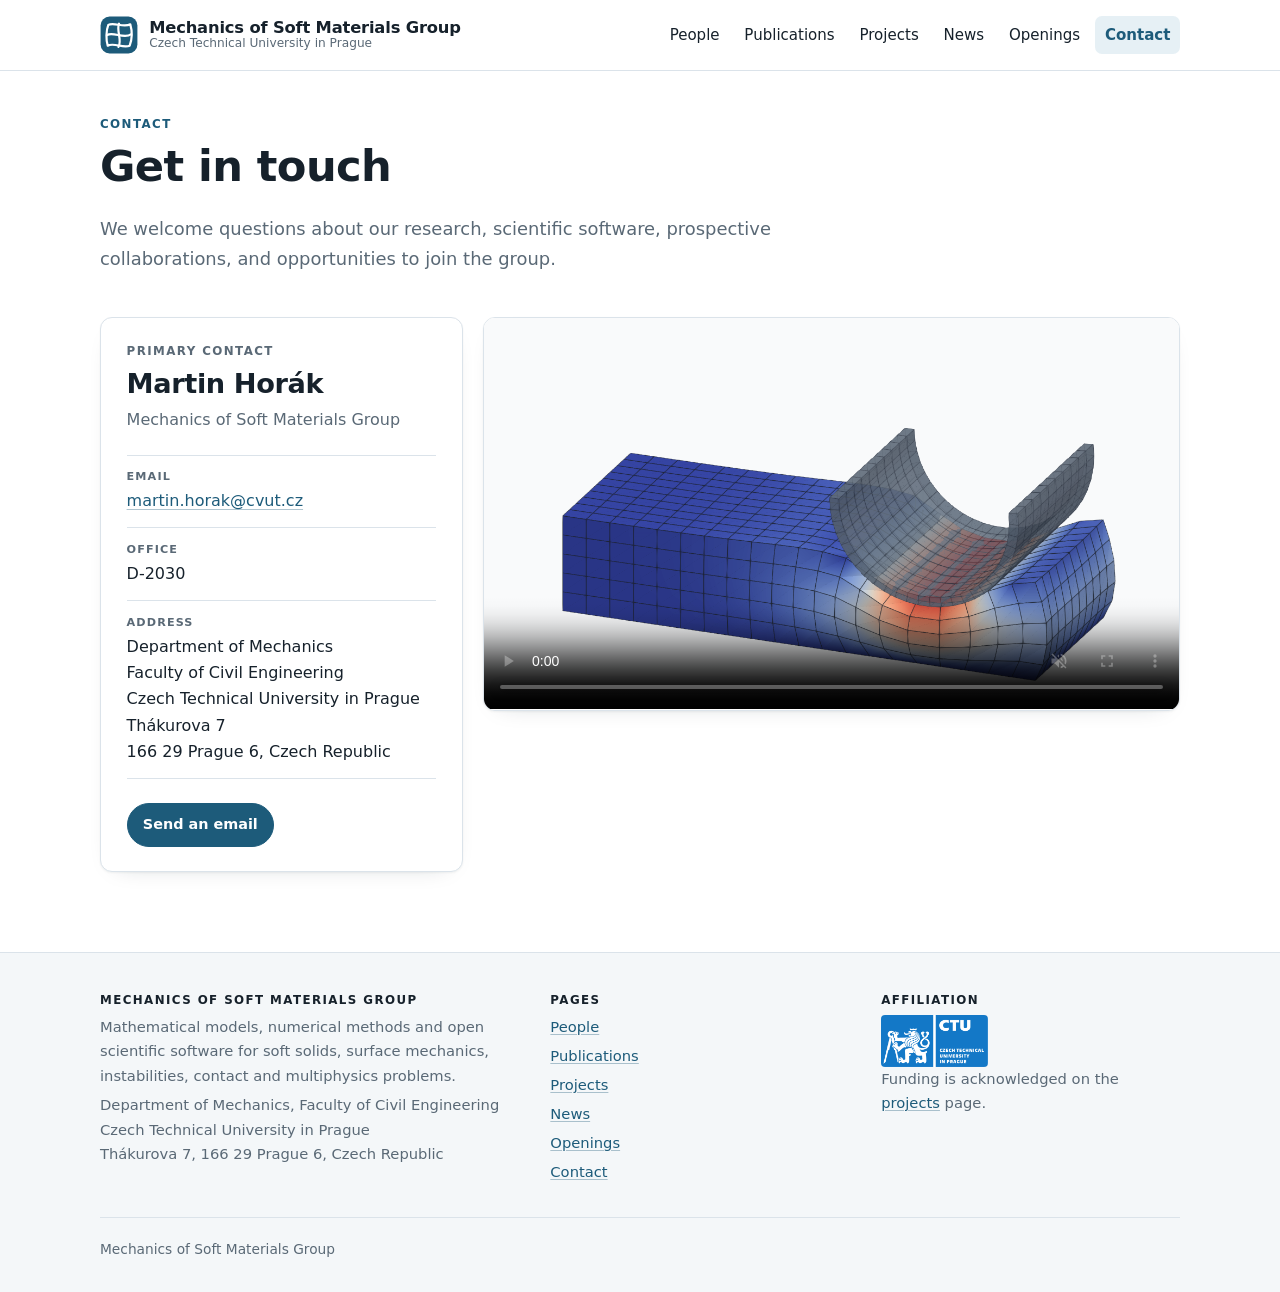
==== contact.html @ 01ea1f5e "Refresh group website and add contact page" ====
<!doctype html>
<html lang="en">
<head>
  <meta charset="utf-8" />
  <meta name="viewport" content="width=device-width, initial-scale=1" />
  <title>Mechanics of Soft Materials Group | Contact</title>
  <link rel="icon" type="image/svg+xml" href="figs/msm-logo.svg" />
  <link rel="stylesheet" href="styles.css" />
</head>
<body>
  <header class="site-header">
    <div class="container header-inner">
      <a class="brand" href="index.html">
        <img class="brand-mark" src="figs/msm-logo.svg" alt="" width="38" height="38" />
        <span class="brand-text">
          <span class="brand-name">Mechanics of Soft Materials Group</span>
          <span class="brand-sub">Czech Technical University in Prague</span>
        </span>
      </a>
      <button class="nav-toggle" aria-label="Toggle navigation" aria-expanded="false">&#9776;</button>
      <nav class="site-nav" aria-label="Main navigation">
        <a href="people.html">People</a>
        <a href="publications.html">Publications</a>
        <a href="projects.html">Projects</a>
        <a href="news.html">News</a>
        <a href="openings.html">Openings</a>
        <a href="contact.html" class="active">Contact</a>
      </nav>
    </div>
  </header>

  <main class="container page-layout">
    <section class="page-opening">
      <p class="eyebrow">Contact</p>
      <h1>Get in touch</h1>
      <p class="lead">
        We welcome questions about our research, scientific software, prospective collaborations, and opportunities to join the group.
      </p>
    </section>

    <section class="contact-grid" aria-label="Contact information and contact-mechanics simulation">
      <article class="contact-card">
        <p class="eyebrow">Primary contact</p>
        <h2>Martin Hor&aacute;k</h2>
        <p>Mechanics of Soft Materials Group</p>

        <dl class="contact-details">
          <div>
            <dt>Email</dt>
            <dd><a href="mailto:martin.horak@cvut.cz">martin.horak@cvut.cz</a></dd>
          </div>
          <div>
            <dt>Office</dt>
            <dd>D-2030</dd>
          </div>
          <div>
            <dt>Address</dt>
            <dd>
              <address class="contact-address">
                Department of Mechanics<br />
                Faculty of Civil Engineering<br />
                Czech Technical University in Prague<br />
                Th&aacute;kurova 7<br />
                166 29 Prague 6, Czech Republic
              </address>
            </dd>
          </div>
        </dl>

        <a class="btn btn-primary" href="mailto:martin.horak@cvut.cz">Send an email</a>
      </article>

      <figure class="contact-simulation">
        <div class="contact-simulation-media">
          <video autoplay muted loop playsinline controls preload="metadata"
                 poster="figs/ironing-displacement-nolabel-1280x720.png"
                 aria-label="Finite element simulation of a deformable block under a translating ironing contact tool">
            <source src="figs/ironing-displacement-nolabel-1280x720.mp4" type="video/mp4" />
            Your browser does not support embedded video.
          </video>
        </div>
      </figure>
    </section>
  </main>

  <footer class="site-footer">
    <div class="container">
      <div class="footer-grid">
        <div>
          <h3>Mechanics of Soft Materials Group</h3>
          <p>
            Mathematical models, numerical methods and open scientific software for soft
            solids, surface mechanics, instabilities, contact and multiphysics problems.
          </p>
          <p>
            Department of Mechanics, Faculty of Civil Engineering<br />
            Czech Technical University in Prague<br />
            Th&aacute;kurova 7, 166 29 Prague 6, Czech Republic
          </p>
        </div>
        <div>
          <h3>Pages</h3>
          <ul class="footer-links">
            <li><a href="people.html">People</a></li>
            <li><a href="publications.html">Publications</a></li>
            <li><a href="projects.html">Projects</a></li>
            <li><a href="news.html">News</a></li>
            <li><a href="openings.html">Openings</a></li>
            <li><a href="contact.html">Contact</a></li>
          </ul>
        </div>
        <div>
          <h3>Affiliation</h3>
          <div class="footer-logos">
            <a href="https://www.cvut.cz/en"><img src="figs/ctu-logo.png" alt="Czech Technical University in Prague" loading="lazy" /></a>
          </div>
          <p>
            Funding is acknowledged on the
            <a href="projects.html">projects</a> page.
          </p>
        </div>
      </div>
      <div class="footer-bottom">
        Mechanics of Soft Materials Group
      </div>
    </div>
  </footer>

  <script src="script.js"></script>
</body>
</html>
---- styles.css ----
/* ==========================================================================
   Mechanics of Soft Materials Group
   One stylesheet, one definition per rule. Tokens first, then base, then
   layout, then components in the order they appear in the page shell.
   ========================================================================== */

:root {
  /* palette */
  --page-bg:    #ffffff;
  --surface:    #ffffff;
  --soft-bg:    #f4f7f9;
  --text:       #16212b;
  --muted:      #5a6976;
  --line:       #dbe3ea;
  --accent:     #1d5b7a;
  --accent-ink: #14435c;
  --accent-soft:#e6f0f5;
  --shadow:     0 1px 2px rgba(16, 33, 43, .05), 0 8px 24px -18px rgba(16, 33, 43, .28);

  /* type */
  --font: system-ui, -apple-system, BlinkMacSystemFont, "Segoe UI", Roboto, sans-serif;
  --mono: ui-monospace, SFMono-Regular, "SF Mono", Menlo, Consolas, monospace;

  /* metrics */
  --container: 1080px;
  --radius: 12px;
  --radius-sm: 8px;

  color-scheme: light dark;

}

@media (prefers-color-scheme: dark) {
  :root {
    --page-bg:    #10171d;
    --surface:    #161f27;
    --soft-bg:    #131c23;
    --text:       #e8eef3;
    --muted:      #9aacba;
    --line:       #26333d;
    --accent:     #6cb6d6;
    --accent-ink: #9ed2ea;
    --accent-soft:#172934;
    --shadow:     0 1px 2px rgba(0, 0, 0, .4);
  }
}

*, *::before, *::after { box-sizing: border-box; }

html { scroll-behavior: smooth; }

body {
  margin: 0;
  font-family: var(--font);
  font-size: 1rem;
  line-height: 1.65;
  color: var(--text);
  background: var(--page-bg);
  -webkit-font-smoothing: antialiased;
}

img { max-width: 100%; }

/* ------------------------------- typography ------------------------------ */

h1, h2, h3, h4 {
  margin: 0 0 .5em;
  line-height: 1.2;
  font-weight: 700;
  letter-spacing: -.014em;
  text-wrap: balance;
}

h1 { font-size: clamp(1.9rem, 1.3rem + 2vw, 2.7rem); }
h2 { font-size: clamp(1.35rem, 1.1rem + .8vw, 1.7rem); }
h3 { font-size: 1.08rem; }

p { margin: 0 0 1rem; }
p:last-child { margin-bottom: 0; }

a {
  color: var(--accent);
  text-decoration-color: color-mix(in srgb, currentColor 35%, transparent);
  text-underline-offset: .16em;
}
a:hover { text-decoration-color: currentColor; }

:focus-visible {
  outline: 2px solid var(--accent);
  outline-offset: 2px;
  border-radius: 3px;
}

.eyebrow {
  margin-bottom: .4rem;
  font-size: .74rem;
  font-weight: 700;
  letter-spacing: .12em;
  text-transform: uppercase;
  color: var(--accent);
}

.lead {
  max-width: 62ch;
  font-size: 1.12rem;
  color: var(--muted);
}

.text-link {
  font-size: .9rem;
  font-weight: 600;
  text-decoration: none;
  white-space: nowrap;
}
.text-link::after { content: " \2192"; opacity: .55; }
.text-link:hover { text-decoration: underline; }

/* --------------------------------- layout -------------------------------- */

.container {
  width: min(100% - 2.5rem, var(--container));
  margin-inline: auto;
}

.page-layout { padding: 2.75rem 0 4rem; }

.page-opening {
  max-width: 70ch;
  margin-bottom: 2.75rem;
}

.content-section { padding: 2.75rem 0; }
.content-section:last-child { padding-bottom: 4rem; }
.content-section.flush { padding-top: 0; }

.section-heading-row {
  display: flex;
  align-items: baseline;
  justify-content: space-between;
  gap: 1rem;
  margin-bottom: 1.25rem;
  padding-bottom: .6rem;
  border-bottom: 1px solid var(--line);
}
.section-heading-row h2 { margin: 0; }

/* --------------------------------- header -------------------------------- */

.site-header {
  position: sticky;
  top: 0;
  z-index: 20;
  background: color-mix(in srgb, var(--page-bg) 88%, transparent);
  backdrop-filter: blur(10px);
  border-bottom: 1px solid var(--line);
}

.header-inner {
  min-height: 70px;
  display: flex;
  align-items: center;
  justify-content: space-between;
  gap: 1.5rem;
}

.brand {
  display: inline-flex;
  align-items: center;
  gap: .7rem;
  min-width: 0;
  color: var(--text);
  text-decoration: none;
}

.brand-mark {
  flex: 0 0 auto;
  display: block;
  width: 38px;
  height: 38px;
  border-radius: 9px;
}

.brand-text {
  display: flex;
  flex-direction: column;
  min-width: 0;
  line-height: 1.15;
}
.brand-name {
  font-size: 1.02rem;
  font-weight: 700;
  letter-spacing: -.01em;
}
.brand-sub {
  font-size: .76rem;
  font-weight: 500;
  color: var(--muted);
}

.site-nav {
  display: flex;
  align-items: center;
  gap: .35rem;
}
.site-nav a {
  padding: .4rem .6rem;
  border-radius: 7px;
  color: var(--text);
  font-size: .94rem;
  font-weight: 500;
  text-decoration: none;
}
.site-nav a:hover { background: var(--soft-bg); color: var(--accent); }
.site-nav a.active { color: var(--accent); background: var(--accent-soft); font-weight: 600; }

.nav-toggle {
  display: none;
  border: 1px solid var(--line);
  border-radius: var(--radius-sm);
  background: var(--surface);
  color: var(--text);
  padding: .3rem .6rem;
  font-size: 1.2rem;
  cursor: pointer;
}

/* ---------------------------------- hero --------------------------------- */

.hero {
  position: relative;
  overflow: hidden;
  border-bottom: 1px solid var(--line);
  background:
    radial-gradient(120% 140% at 88% -20%, var(--accent-soft) 0%, transparent 58%),
    var(--soft-bg);
}

.hero .container { width: min(100% - 2.5rem, 1340px); }

.hero-inner {
  display: grid;
  grid-template-columns: minmax(0, 1fr) minmax(320px, 780px);
  gap: 2.25rem;
  align-items: center;
  padding: 3.5rem 0 3.5rem;
}
.hero-text { max-width: 40ch; }
.hero-figure { --band-h: 480px; width: 100%; }

.hero h1 { margin-bottom: .75rem; }

.hero-lead {
  max-width: 54ch;
  margin-bottom: 1rem;
  font-size: 1.14rem;
  color: var(--muted);
}

.hero-affil {
  margin-bottom: 1.75rem;
  font-size: .92rem;
  color: var(--muted);
}
.hero-affil strong { color: var(--text); font-weight: 600; }

.hero-actions {
  display: flex;
  flex-wrap: wrap;
  gap: .5rem;
  margin: 0;
}

/* -------------------------------- carousel ------------------------------- */

.carousel { position: relative; }

.carousel-viewport {
  overflow: hidden;
  background: var(--surface);
  border: 1px solid var(--line);
  border-radius: var(--radius);
  box-shadow: var(--shadow);
}

.carousel-track {
  display: grid;          /* every slide shares one cell, so no layout shift */
  margin: 0;
  padding: 0;
  list-style: none;
}

.carousel-slide {
  grid-area: 1 / 1;
  opacity: 0;
  visibility: hidden;
  transition: opacity .45s ease;
}
.carousel-slide.is-active { opacity: 1; visibility: visible; }

.carousel-slide figure { margin: 0; }

.carousel-media {
  position: relative;
  height: var(--band-h, 320px);
  background: var(--page-bg);
}

/* Transparent artwork whose embedded dark labels need a light canvas. */
.carousel-media-light { background: #fff; }

.carousel-slide img,
.carousel-slide video {
  position: absolute;
  top: .6rem;
  left: .6rem;
  display: block;
  width: calc(100% - 1.2rem);
  height: calc(100% - 1.2rem);
  object-fit: contain;    /* letterboxed in the frame, never cropped */
  border-radius: 4px;
}

/* A video slide gets a small corner badge so it reads as playable. */
.carousel-slide figure { position: relative; }
.carousel-slide.has-video .carousel-media::after {
  content: "\25B6";
  position: absolute;
  right: .6rem;
  bottom: .6rem;
  display: grid;
  place-items: center;
  width: 1.5rem;
  height: 1.5rem;
  border-radius: 50%;
  background: color-mix(in srgb, var(--surface) 85%, transparent);
  color: var(--accent);
  font-size: .6rem;
  pointer-events: none;
}
.carousel-slide.has-video.is-playing .carousel-media::after { content: none; }

.carousel-slide figcaption {
  padding: .7rem 1.1rem .8rem;
  border-top: 1px solid var(--line);
  font-size: .86rem;
  line-height: 1.4;
  color: var(--muted);
  text-align: center;
  text-wrap: balance;
}
.carousel-slide figcaption a {
  font-weight: 600;
  color: var(--accent);
  text-decoration: none;
}
.carousel-slide figcaption a:hover { text-decoration: underline; }
.carousel-slide figcaption a::after { content: " \2197"; opacity: .6; font-weight: 400; }

.figcaption-meta {
  display: block;
  margin-top: .2rem;
  font-size: .8rem;
  color: var(--muted);
}

.carousel-arrow {
  position: absolute;
  top: calc(50% - 2.2rem);
  display: grid;
  place-items: center;
  width: 2rem;
  height: 2rem;
  padding: 0;
  border: 1px solid var(--line);
  border-radius: 50%;
  background: color-mix(in srgb, var(--surface) 88%, transparent);
  color: var(--text);
  font-size: 1.15rem;
  line-height: 1;
  cursor: pointer;
  transition: background-color .15s, color .15s;
}
.carousel-arrow:hover { background: var(--accent); border-color: var(--accent); color: #fff; }
.carousel-arrow.prev { left: .55rem; }
.carousel-arrow.next { right: .55rem; }

.carousel-dots {
  display: flex;
  justify-content: center;
  gap: .4rem;
  margin-top: .75rem;
}
.carousel-dots button {
  width: .5rem;
  height: .5rem;
  padding: 0;
  border: 0;
  border-radius: 50%;
  background: var(--line);
  cursor: pointer;
  transition: background-color .15s, transform .15s;
}
.carousel-dots button[aria-selected="true"] { background: var(--accent); transform: scale(1.25); }

/* A single slide needs no navigation. */
.carousel.is-single .carousel-arrow,
.carousel.is-single .carousel-dots { display: none; }

.btn {
  display: inline-block;
  padding: .55rem .95rem;
  border: 1px solid var(--accent);
  border-radius: 999px;
  font-size: .9rem;
  font-weight: 600;
  text-decoration: none;
  color: var(--accent);
  background: var(--surface);
  transition: background-color .15s, color .15s, border-color .15s;
}
.btn:hover { background: var(--accent-soft); }
.btn-primary { background: var(--accent); border-color: var(--accent); color: #fff; }
.btn-primary:hover { background: var(--accent-ink); border-color: var(--accent-ink); }

/* --------------------------------- cards --------------------------------- */

.card-base {
  background: var(--surface);
  border: 1px solid var(--line);
  border-radius: var(--radius);
  box-shadow: var(--shadow);
}

/* ------------------------------ research topics -------------------------- */

.topic-grid {
  display: grid;
  grid-template-columns: repeat(auto-fit, minmax(250px, 1fr));
  gap: 1rem;
  margin-top: 1.75rem;
}

.topic {
  padding: 1.25rem 1.35rem;
  background: var(--surface);
  border: 1px solid var(--line);
  border-radius: var(--radius);
  box-shadow: var(--shadow);
}
.topic h3 { margin-bottom: .35rem; font-size: 1rem; color: var(--accent); }
.topic p { margin: 0; font-size: .93rem; color: var(--muted); }

/* ------------------------------ news previews ---------------------------- */

.list-preview { display: grid; gap: 0; }

.preview-item {
  padding: 1.1rem 0;
  border-bottom: 1px solid var(--line);
}
.preview-item:first-child { padding-top: 0; }
.preview-item:last-child { border-bottom: 0; }
.preview-item time,
.news-item time {
  display: block;
  margin-bottom: .2rem;
  font-family: var(--mono);
  font-size: .78rem;
  letter-spacing: .02em;
  color: var(--muted);
}
.preview-item h3 { margin-bottom: .3rem; }
.preview-item p { margin: 0; color: var(--muted); }

.news-list { display: grid; gap: 1rem; }

.news-item {
  padding: 1.4rem 1.5rem;
  background: var(--surface);
  border: 1px solid var(--line);
  border-radius: var(--radius);
  box-shadow: var(--shadow);
}
.news-item h2 { font-size: 1.2rem; margin-bottom: .4rem; }
.news-item p { margin: 0; color: var(--muted); }

/* ------------------------------ publications ----------------------------- */

.publication-list { display: grid; gap: 0; }

.pub-year {
  margin: 2rem 0 .75rem;
  padding-bottom: .4rem;
  border-bottom: 2px solid var(--accent-soft);
  font-family: var(--mono);
  font-size: 1rem;
  font-weight: 700;
  letter-spacing: .06em;
  color: var(--accent);
}
.pub-year:first-child { margin-top: 0; }

.publication-item {
  padding: 1rem 0 1rem 1.1rem;
  border-bottom: 1px solid var(--line);
  border-left: 3px solid transparent;
  transition: border-color .15s, background-color .15s;
}
.publication-item:last-child { border-bottom: 0; }
.publication-item:hover {
  border-left-color: var(--accent);
  background: color-mix(in srgb, var(--soft-bg) 60%, transparent);
}
.publication-item h3 { margin-bottom: .3rem; font-size: 1.03rem; line-height: 1.35; }
.publication-item h3 a { text-decoration: none; }
.publication-item h3 a:hover { text-decoration: underline; }

.pub-authors {
  margin: 0 0 .2rem;
  font-size: .92rem;
  color: var(--muted);
}
.pub-authors strong { color: var(--text); font-weight: 600; }

.pub-meta {
  margin: 0;
  font-size: .88rem;
  color: var(--muted);
}

.pub-links {
  margin: .35rem 0 0;
  font-size: .85rem;
  display: flex;
  flex-wrap: wrap;
  gap: .8rem;
}

.publication-list.compact .publication-item { padding-left: 0; border-left: 0; }
.publication-list.compact .publication-item:hover { background: none; }

/* Type markers, set once each. */
.publication-item.preprint::before,
.publication-item.proceedings::before {
  display: inline-block;
  margin-bottom: .3rem;
  padding: .04rem .45rem;
  border-radius: 5px;
  background: var(--accent-soft);
  color: var(--accent);
  font-size: .68rem;
  font-weight: 700;
  letter-spacing: .07em;
  text-transform: uppercase;
}
.publication-item.preprint::before { content: "Preprint"; }
.publication-item.proceedings::before { content: "Proceedings"; }

/* --------------------------------- people -------------------------------- */

.people-grid { display: grid; gap: 1.25rem; }

.person-card {
  display: grid;
  grid-template-columns: 168px minmax(0, 1fr);
  overflow: hidden;
  background: var(--surface);
  border: 1px solid var(--line);
  border-radius: var(--radius);
  box-shadow: var(--shadow);
  transition: background-color .18s, border-color .18s, box-shadow .18s;
}

/* Tint the whole card under the cursor. :focus-within covers tabbing to a
   link inside it. The group headings share the class but are not cards. */
.person-card:not(.person-section-card):hover,
.person-card:not(.person-section-card):focus-within {
  background: var(--accent-soft);
  border-color: var(--accent);
  box-shadow: 0 1px 2px rgba(16, 33, 43, .06), 0 12px 28px -20px rgba(16, 33, 43, .45);
}

.avatar {
  display: block;
  width: 100%;
  height: 100%;
  min-height: 168px;
  aspect-ratio: 1;
  object-fit: cover;
  object-position: center top;
  background: var(--soft-bg);
}

.person-body { padding: 1.4rem 1.6rem; }
.person-body .role {
  margin-bottom: .15rem;
  font-size: .72rem;
  font-weight: 700;
  letter-spacing: .12em;
  text-transform: uppercase;
  color: var(--accent);
}
.person-body h2 { font-size: 1.22rem; margin-bottom: .5rem; }
.person-body p { color: var(--muted); font-size: .96rem; }

.person-heading {
  display: flex;
  align-items: center;
  flex-wrap: wrap;
  gap: .5rem;
  margin-bottom: .55rem;
}
.person-heading h2 { margin: 0; }

.profile-links {
  display: inline-flex;
  align-items: center;
  gap: .32rem;
}
.profile-link {
  display: grid;
  place-items: center;
  width: 29px;
  height: 29px;
  border: 1px solid var(--line);
  border-radius: 7px;
  background: var(--page-bg);
  text-decoration: none;
  box-shadow: 0 1px 2px rgba(16, 33, 43, .06);
  transition: transform .16s, background-color .16s, border-color .16s;
}
.profile-link:hover {
  transform: translateY(-1px);
  background: var(--surface);
  border-color: var(--accent);
}
.profile-link img {
  display: block;
  width: 18px;
  height: 18px;
}

/* A row that only carries a group heading. */
.person-section-card {
  display: block;
  margin-top: 1.25rem;
  background: none;
  border: 0;
  border-bottom: 2px solid var(--accent-soft);
  border-radius: 0;
  box-shadow: none;
}
.person-section-card .person-body { padding: 0 0 .5rem; }
.person-section-card h2 {
  margin: 0;
  font-size: .82rem;
  font-weight: 700;
  letter-spacing: .12em;
  text-transform: uppercase;
  color: var(--accent);
}

/* -------------------------------- projects ------------------------------- */

.project-list { display: grid; gap: 1.25rem; }

.project-card {
  display: grid;
  grid-template-columns: 200px minmax(0, 1fr);
  gap: 0;
  overflow: hidden;
  background: var(--surface);
  border: 1px solid var(--line);
  border-radius: var(--radius);
  box-shadow: var(--shadow);
}

.project-image {
  display: grid;
  place-items: center;
  padding: 1.25rem;
  background: var(--soft-bg);
  border-right: 1px solid var(--line);
}
.project-image > * { max-width: 100%; }

.project-logo,
.msmt-logo,
.edf-logo {
  display: block;
  width: 100%;
  max-height: 116px;
  object-fit: contain;
}

.project-body { padding: 1.4rem 1.6rem; }
.project-body time {
  display: block;
  margin-bottom: .2rem;
  font-family: var(--mono);
  font-size: .8rem;
  color: var(--muted);
}
.project-body h3 { margin-bottom: .4rem; font-size: 1.18rem; }
.project-body p { color: var(--muted); font-size: .96rem; }

/* -------------------------------- openings ------------------------------- */

.openings-list { display: grid; gap: 1.25rem; }

.opening-card {
  padding: 1.6rem 1.75rem;
  background: var(--surface);
  border: 1px solid var(--line);
  border-left: 3px solid var(--accent);
  border-radius: var(--radius);
  box-shadow: var(--shadow);
}
.opening-card h2 { font-size: 1.24rem; margin-bottom: .6rem; }
.opening-card p { color: var(--muted); }
.opening-card p:first-of-type { color: var(--text); font-size: 1.03rem; }
.openings-apply { padding-top: 3.75rem; }

/* -------------------------------- contact -------------------------------- */

.contact-grid {
  display: grid;
  grid-template-columns: minmax(250px, .78fr) minmax(0, 1.5fr);
  gap: 1.25rem;
  align-items: start;
}

.contact-card,
.contact-simulation {
  overflow: hidden;
  background: var(--surface);
  border: 1px solid var(--line);
  border-radius: var(--radius);
  box-shadow: var(--shadow);
}

.contact-card { padding: 1.5rem 1.6rem; }
.contact-card h2 { margin-bottom: .35rem; }
.contact-card > p { color: var(--muted); }

.contact-details {
  display: grid;
  margin: 1.35rem 0 1.5rem;
}

.contact-details > div {
  padding: .8rem 0;
  border-top: 1px solid var(--line);
}
.contact-details > div:last-child { border-bottom: 1px solid var(--line); }

.contact-details dt {
  margin-bottom: .08rem;
  font-size: .7rem;
  font-weight: 700;
  letter-spacing: .1em;
  text-transform: uppercase;
  color: var(--muted);
}

.contact-details dd { margin: 0; }
.contact-address { font-style: normal; }

.contact-simulation { margin: 0; }
.contact-simulation-media {
  aspect-ratio: 16 / 9;
  background: #fff;
}
.contact-simulation video {
  display: block;
  width: 100%;
  height: 100%;
  object-fit: contain;
}

/* ------------------------------ placeholders ----------------------------- */

.placeholder-image {
  display: grid;
  place-items: center;
  min-height: 96px;
  padding: 1rem;
  background: var(--soft-bg);
  border: 1px dashed var(--line);
  border-radius: var(--radius-sm);
  color: var(--muted);
  font-size: .85rem;
}

/* --------------------------------- footer -------------------------------- */

.site-footer {
  margin-top: 1rem;
  padding: 2.5rem 0 2rem;
  background: var(--soft-bg);
  border-top: 1px solid var(--line);
  font-size: .92rem;
  color: var(--muted);
}

.footer-grid {
  display: grid;
  grid-template-columns: minmax(0, 1.4fr) minmax(0, 1fr) minmax(0, 1fr);
  gap: 2rem;
  align-items: start;
}
.footer-grid h3 {
  margin-bottom: .5rem;
  font-size: .74rem;
  font-weight: 700;
  letter-spacing: .12em;
  text-transform: uppercase;
  color: var(--text);
}
.footer-grid p { margin-bottom: .35rem; }

.footer-links { display: grid; gap: .3rem; margin: 0; padding: 0; list-style: none; }

.footer-logos {
  display: flex;
  flex-wrap: wrap;
  align-items: center;
  gap: 1.25rem;
  margin-top: .25rem;
}
.footer-logos img {
  height: 52px;
  width: auto;
  border-radius: 4px;
}
.footer-logos a { display: inline-flex; }

.footer-bottom {
  margin-top: 2rem;
  padding-top: 1.25rem;
  border-top: 1px solid var(--line);
  font-size: .86rem;
}

/* ------------------------------- responsive ------------------------------ */

@media (max-width: 960px) {
  .nav-toggle { display: block; }
  .site-nav {
    position: absolute;
    inset: 70px 0 auto;
    display: none;
    flex-direction: column;
    align-items: stretch;
    gap: 0;
    padding: .5rem 1.25rem 1rem;
    background: var(--page-bg);
    border-bottom: 1px solid var(--line);
  }
  .site-nav.is-open { display: flex; }
  .site-nav a { padding: .6rem .5rem; border-radius: 0; }

  .brand-sub { display: none; }
}

@media (max-width: 900px) {
  /* Below this the two columns squeeze the text, so the figure goes underneath. */
  .hero-inner {
    grid-template-columns: 1fr;
    gap: 2rem;
    padding: 3rem 0 2.75rem;
  }
  .hero-figure { --band-h: 340px; max-width: 300px; }
  .footer-grid { grid-template-columns: 1fr 1fr; }
  .footer-grid > :first-child { grid-column: 1 / -1; }
  .contact-grid { grid-template-columns: 1fr; }
}

@media (max-width: 760px) {

  .person-card,
  .project-card { grid-template-columns: 1fr; }
  .avatar { aspect-ratio: 16 / 10; min-height: 0; }
  .project-image { border-right: 0; border-bottom: 1px solid var(--line); }
}

@media (max-width: 520px) {
  .footer-grid { grid-template-columns: 1fr; }
  .footer-grid > :first-child { grid-column: auto; }
  .section-heading-row { flex-direction: column; align-items: flex-start; gap: .25rem; }
}

@media (prefers-reduced-motion: reduce) {
  html { scroll-behavior: auto; }
  * { transition: none !important; }
}
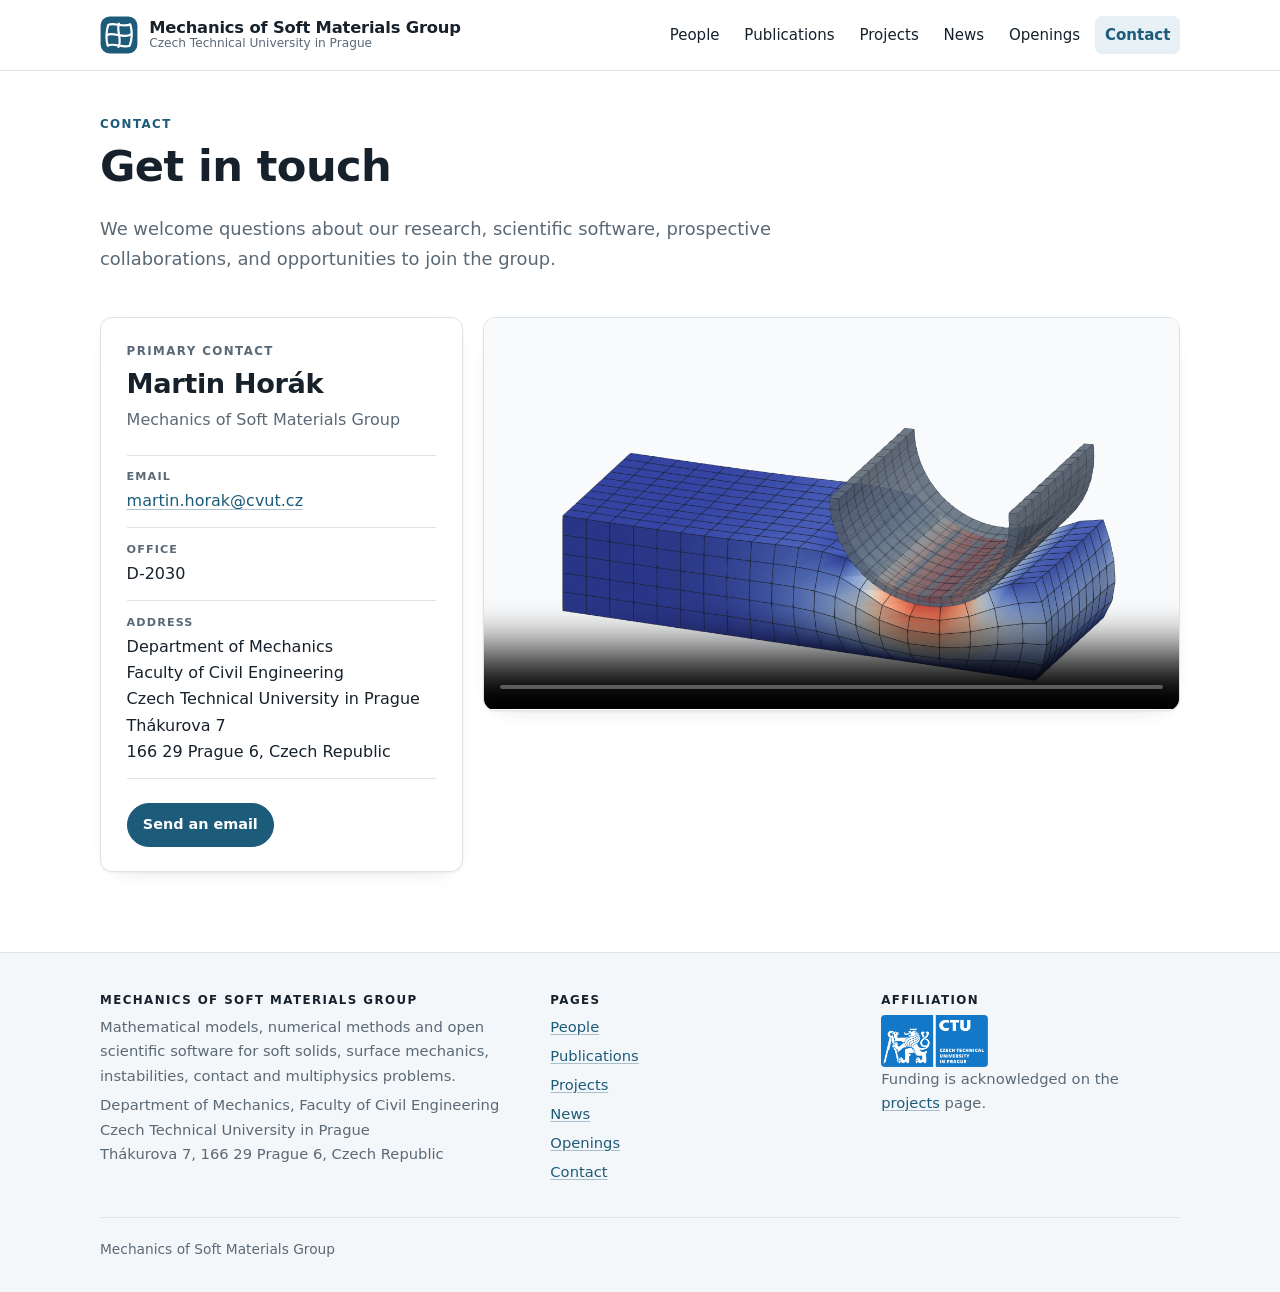
==== commit e5269251: "Fix publication filtering and carousel playback Limit the generated publication list to 2020 onward " ====
--- a/contact.html
+++ b/contact.html
@@ -5,7 +5,7 @@
   <meta name="viewport" content="width=device-width, initial-scale=1" />
   <title>Mechanics of Soft Materials Group | Contact</title>
   <link rel="icon" type="image/svg+xml" href="figs/msm-logo.svg" />
-  <link rel="stylesheet" href="styles.css" />
+  <link rel="stylesheet" href="styles.css?v=1cdd4d19" />
 </head>
 <body>
   <header class="site-header">
@@ -126,6 +126,6 @@
     </div>
   </footer>
 
-  <script src="script.js"></script>
+  <script src="script.js?v=ef453924"></script>
 </body>
 </html>
--- a/styles.css
+++ b/styles.css
@@ -843,6 +843,17 @@
 }
 
 /* ------------------------------- responsive ------------------------------ */
+
+/* Who leads the group, and how to reach them. Kept on the landing page and on
+   the PI's card because eligibility checks (funders, programmes) are made from
+   an address plus a URL, and the two have to be resolvable on the same page. */
+.hero-pi {
+  margin-top: .55rem;
+  font-size: .95rem;
+  color: var(--muted);
+}
+.hero-pi strong { color: var(--text); }
+
 
 @media (max-width: 960px) {
   .nav-toggle { display: block; }
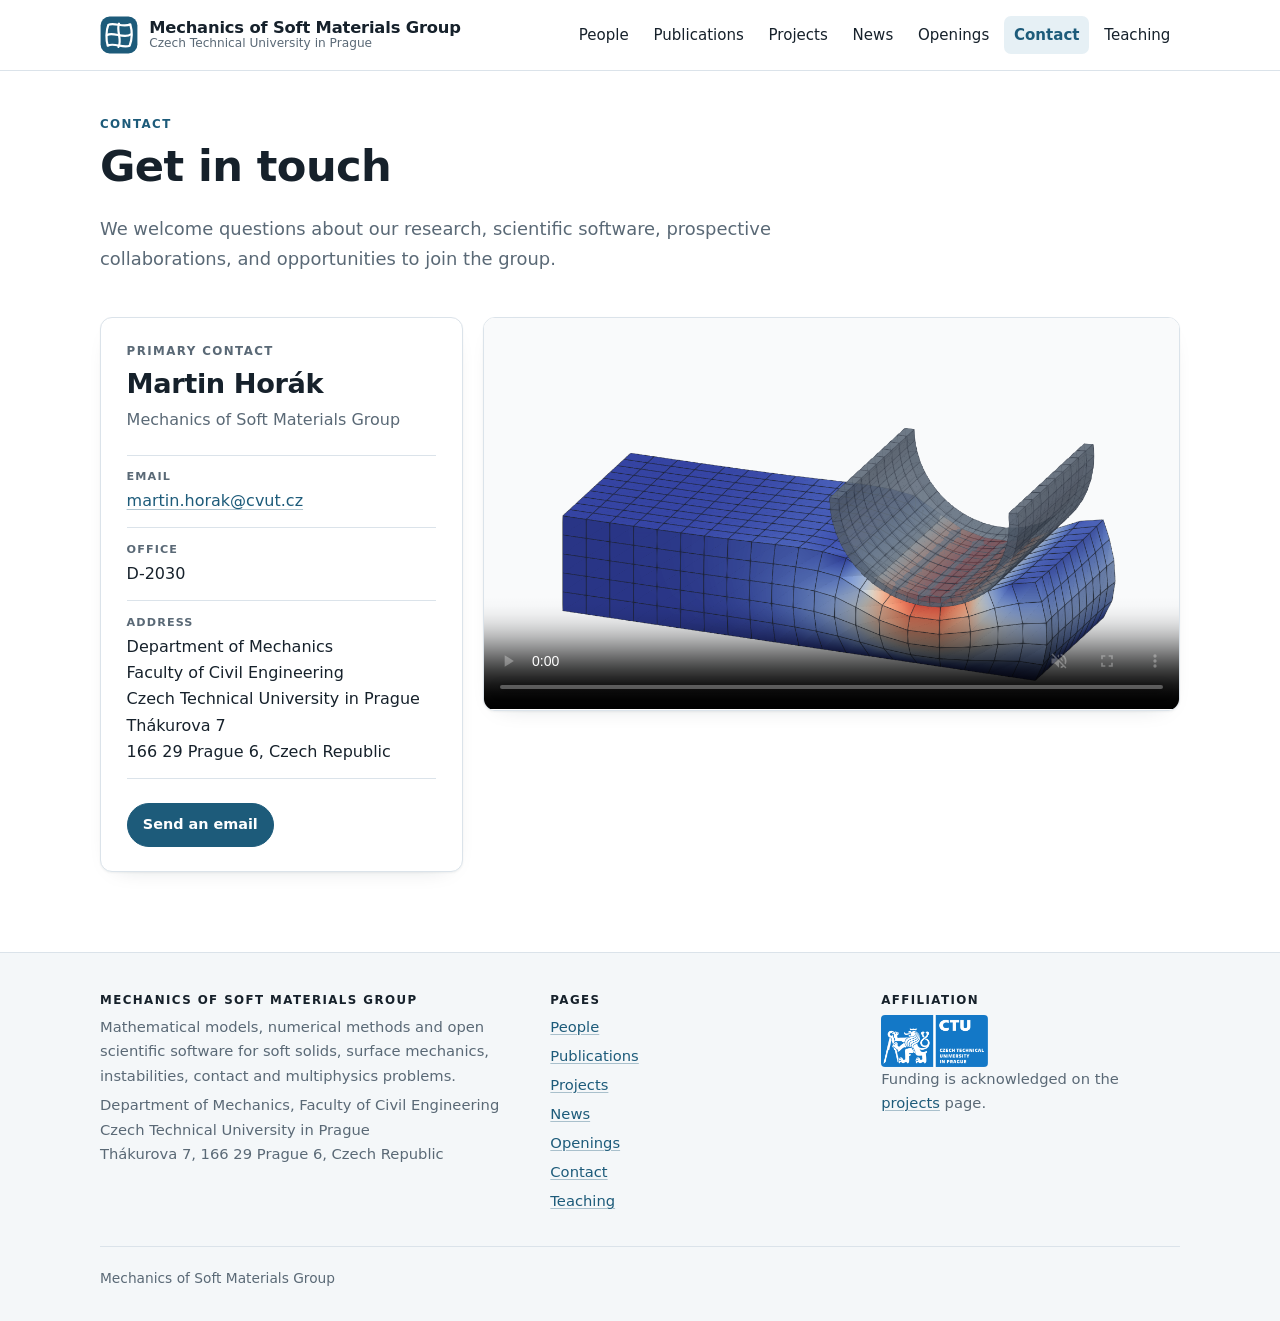
==== commit ee25e92b: "Add Teaching page linking to the course portal - teaching.html: Pružnost a pevnost (132PRPE) and Pře" ====
--- a/contact.html
+++ b/contact.html
@@ -5,7 +5,7 @@
   <meta name="viewport" content="width=device-width, initial-scale=1" />
   <title>Mechanics of Soft Materials Group | Contact</title>
   <link rel="icon" type="image/svg+xml" href="figs/msm-logo.svg" />
-  <link rel="stylesheet" href="styles.css?v=1cdd4d19" />
+  <link rel="stylesheet" href="styles.css?v=d27a594b" />
 </head>
 <body>
   <header class="site-header">
@@ -25,6 +25,7 @@
         <a href="news.html">News</a>
         <a href="openings.html">Openings</a>
         <a href="contact.html" class="active">Contact</a>
+        <a href="teaching.html">Teaching</a>
       </nav>
     </div>
   </header>
@@ -107,6 +108,7 @@
             <li><a href="news.html">News</a></li>
             <li><a href="openings.html">Openings</a></li>
             <li><a href="contact.html">Contact</a></li>
+            <li><a href="teaching.html">Teaching</a></li>
           </ul>
         </div>
         <div>
@@ -126,6 +128,6 @@
     </div>
   </footer>
 
-  <script src="script.js?v=ef453924"></script>
+  <script src="script.js?v=f1d302da"></script>
 </body>
 </html>
--- a/styles.css
+++ b/styles.css
@@ -15,6 +15,7 @@
   --accent:     #1d5b7a;
   --accent-ink: #14435c;
   --accent-soft:#e6f0f5;
+  --on-accent:  #ffffff;   /* text on an --accent fill */
   --shadow:     0 1px 2px rgba(16, 33, 43, .05), 0 8px 24px -18px rgba(16, 33, 43, .28);
 
   /* type */
@@ -41,6 +42,7 @@
     --accent:     #6cb6d6;
     --accent-ink: #9ed2ea;
     --accent-soft:#172934;
+    --on-accent:  #10171d;   /* the dark accent is light: white on it is ~2:1 */
     --shadow:     0 1px 2px rgba(0, 0, 0, .4);
   }
 }
@@ -380,7 +382,7 @@
   cursor: pointer;
   transition: background-color .15s, color .15s;
 }
-.carousel-arrow:hover { background: var(--accent); border-color: var(--accent); color: #fff; }
+.carousel-arrow:hover { background: var(--accent); border-color: var(--accent); color: var(--on-accent); }
 .carousel-arrow.prev { left: .55rem; }
 .carousel-arrow.next { right: .55rem; }
 
@@ -419,7 +421,7 @@
   transition: background-color .15s, color .15s, border-color .15s;
 }
 .btn:hover { background: var(--accent-soft); }
-.btn-primary { background: var(--accent); border-color: var(--accent); color: #fff; }
+.btn-primary { background: var(--accent); border-color: var(--accent); color: var(--on-accent); }
 .btn-primary:hover { background: var(--accent-ink); border-color: var(--accent-ink); }
 
 /* --------------------------------- cards --------------------------------- */
@@ -721,6 +723,37 @@
 .opening-card p:first-of-type { color: var(--text); font-size: 1.03rem; }
 .openings-apply { padding-top: 3.75rem; }
 
+/* -------------------------------- teaching ------------------------------- */
+
+.course-grid {
+  display: grid;
+  grid-template-columns: repeat(auto-fit, minmax(280px, 1fr));
+  gap: 1.25rem;
+}
+
+/* Sits on .card-base; the column lets both buttons line up at the bottom. */
+.course-card {
+  display: flex;
+  flex-direction: column;
+  align-items: flex-start;
+  padding: 1.6rem 1.75rem;
+  border-left: 3px solid var(--accent);
+}
+.course-card h2 { font-size: 1.24rem; margin-bottom: .6rem; }
+.course-card p:not(.eyebrow) { margin-bottom: 1.4rem; color: var(--muted); }
+.course-card .btn { margin-top: auto; }
+
+.teaching-note {
+  max-width: 70ch;
+  margin-top: 1.75rem;
+  padding: .9rem 1.15rem;
+  background: var(--soft-bg);
+  border: 1px solid var(--line);
+  border-radius: var(--radius-sm);
+  font-size: .93rem;
+  color: var(--muted);
+}
+
 /* -------------------------------- contact -------------------------------- */
 
 .contact-grid {
@@ -855,7 +888,9 @@
 .hero-pi strong { color: var(--text); }
 
 
-@media (max-width: 960px) {
+/* The brand and seven nav items need a ~980px viewport with system-ui;
+   collapse with some slack so wider fonts do not wrap the brand name. */
+@media (max-width: 1040px) {
   .nav-toggle { display: block; }
   .site-nav {
     position: absolute;
